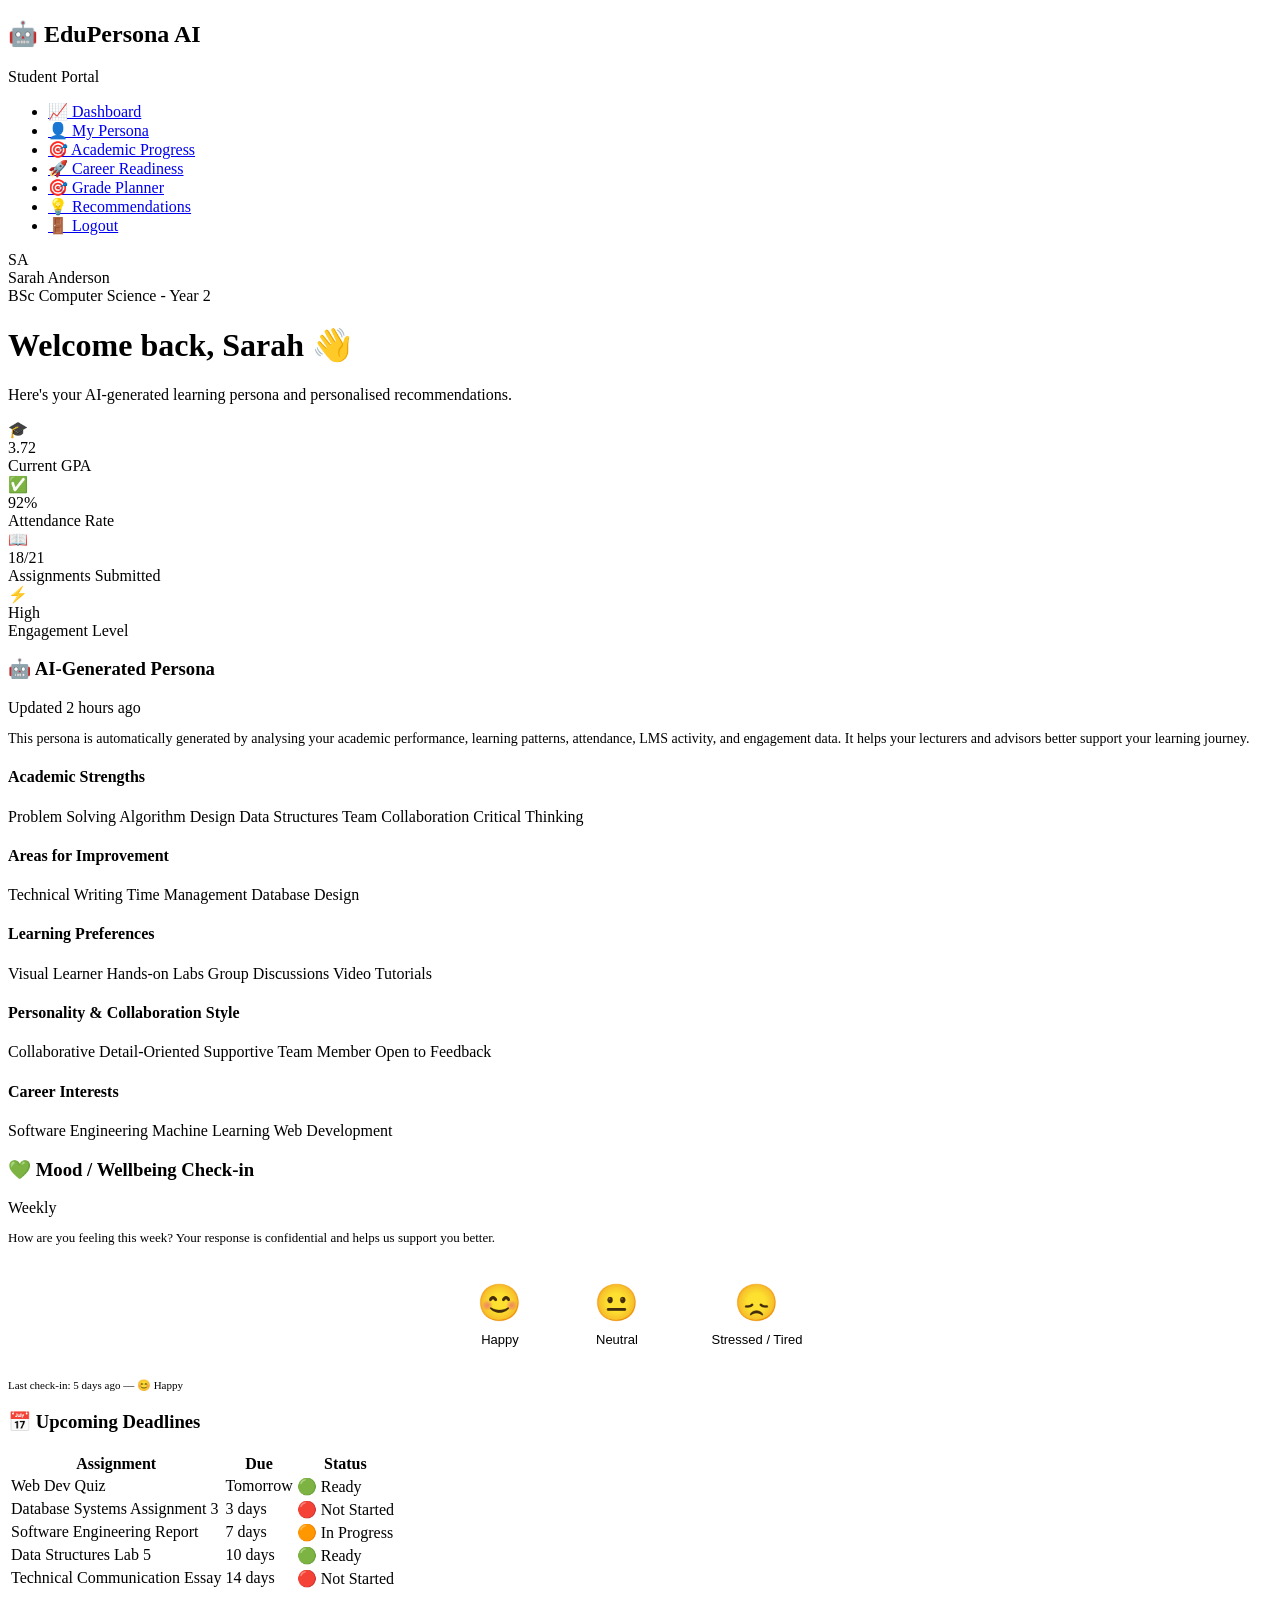
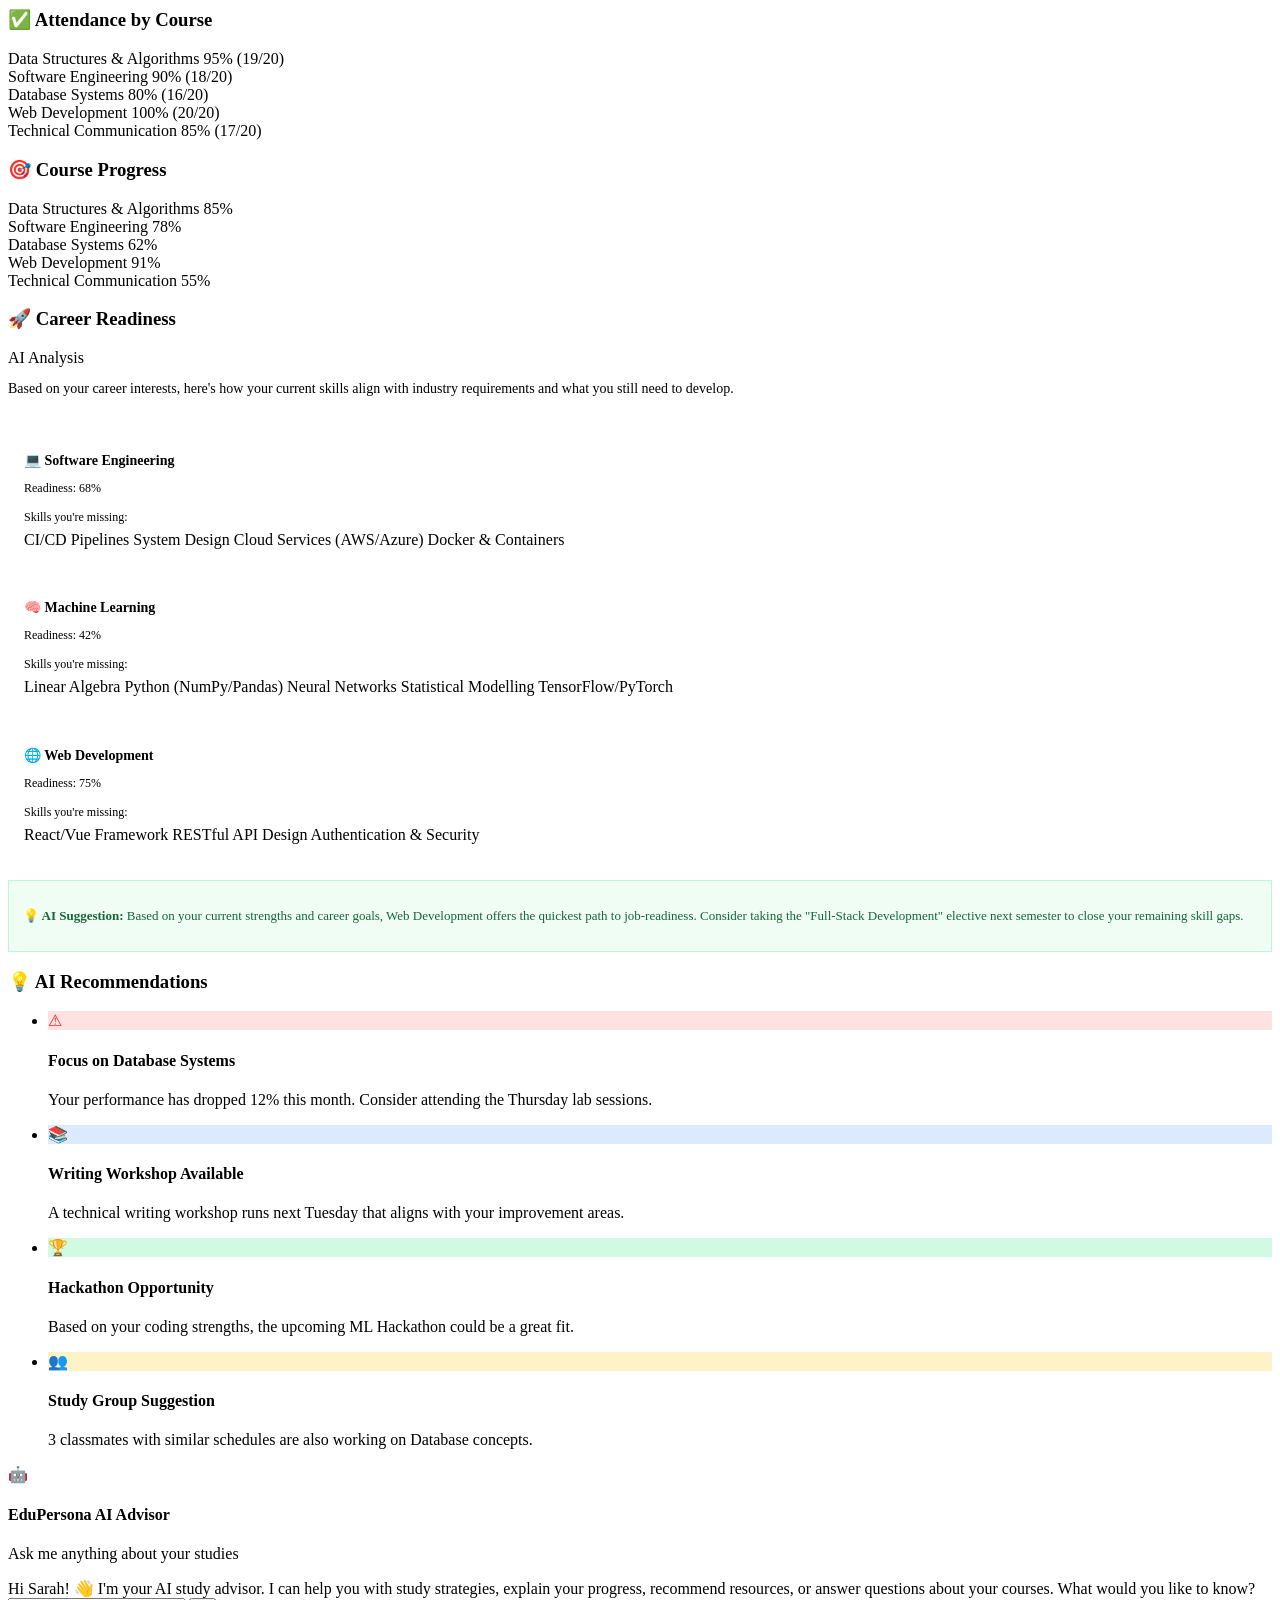
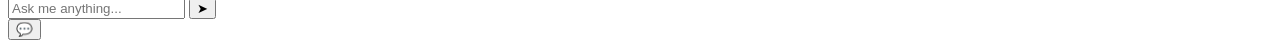
==== student.html @ 13a43232 "Add files via upload" ====
<!DOCTYPE html>
<html lang="en">
<head>
  <meta charset="UTF-8">
  <meta name="viewport" content="width=device-width, initial-scale=1.0">
  <title>Student Dashboard - AI Student Persona Platform</title>
  <link rel="stylesheet" href="css/styles.css">
</head>
<body>
  <div class="app-container">
    <!-- Sidebar -->
    <aside class="sidebar">
      <div class="sidebar-header">
        <h2><span class="logo-icon">&#129302;</span> EduPersona AI</h2>
        <p>Student Portal</p>
      </div>
      <ul class="sidebar-nav">
        <li><a href="#" class="active"><span class="nav-icon">&#128200;</span> Dashboard</a></li>
        <li><a href="#persona"><span class="nav-icon">&#128100;</span> My Persona</a></li>
        <li><a href="#progress"><span class="nav-icon">&#127919;</span> Academic Progress</a></li>
        <li><a href="#career"><span class="nav-icon">&#128640;</span> Career Readiness</a></li>
        <li><a href="grade-planner.html"><span class="nav-icon">&#127919;</span> Grade Planner</a></li>
        <li><a href="#recommendations"><span class="nav-icon">&#128161;</span> Recommendations</a></li>
        <li><a href="index.html"><span class="nav-icon">&#128682;</span> Logout</a></li>
      </ul>
      <div class="sidebar-user">
        <div class="avatar">SA</div>
        <div class="user-info">
          <div class="name">Sarah Anderson</div>
          <div class="role">BSc Computer Science - Year 2</div>
        </div>
      </div>
    </aside>

    <!-- Main Content -->
    <main class="main-content">
      <div class="page-header">
        <h1>Welcome back, Sarah &#128075;</h1>
        <p>Here's your AI-generated learning persona and personalised recommendations.</p>
      </div>

      <!-- Stats -->
      <div class="stats-grid">
        <div class="stat-card">
          <div class="stat-icon blue">&#127891;</div>
          <div class="stat-value">3.72</div>
          <div class="stat-label">Current GPA</div>
        </div>
        <div class="stat-card">
          <div class="stat-icon green">&#9989;</div>
          <div class="stat-value">92%</div>
          <div class="stat-label">Attendance Rate</div>
        </div>
        <div class="stat-card">
          <div class="stat-icon purple">&#128214;</div>
          <div class="stat-value">18/21</div>
          <div class="stat-label">Assignments Submitted</div>
        </div>
        <div class="stat-card">
          <div class="stat-icon orange">&#9889;</div>
          <div class="stat-value">High</div>
          <div class="stat-label">Engagement Level</div>
        </div>
      </div>

      <!-- AI Persona Section -->
      <div id="persona" class="card">
        <div class="card-header">
          <h3>&#129302; AI-Generated Persona</h3>
          <span class="badge badge-info">Updated 2 hours ago</span>
        </div>
        <p style="font-size: 14px; color: var(--gray-600); margin-bottom: 20px;">
          This persona is automatically generated by analysing your academic performance, learning patterns, attendance, LMS activity, and engagement data. It helps your lecturers and advisors better support your learning journey.
        </p>

        <div class="persona-section">
          <h4>Academic Strengths</h4>
          <div class="persona-tags">
            <span class="persona-tag strength">Problem Solving</span>
            <span class="persona-tag strength">Algorithm Design</span>
            <span class="persona-tag strength">Data Structures</span>
            <span class="persona-tag strength">Team Collaboration</span>
            <span class="persona-tag strength">Critical Thinking</span>
          </div>
        </div>

        <div class="persona-section">
          <h4>Areas for Improvement</h4>
          <div class="persona-tags">
            <span class="persona-tag weakness">Technical Writing</span>
            <span class="persona-tag weakness">Time Management</span>
            <span class="persona-tag weakness">Database Design</span>
          </div>
        </div>

        <div class="persona-section">
          <h4>Learning Preferences</h4>
          <div class="persona-tags">
            <span class="persona-tag preference">Visual Learner</span>
            <span class="persona-tag preference">Hands-on Labs</span>
            <span class="persona-tag preference">Group Discussions</span>
            <span class="persona-tag preference">Video Tutorials</span>
          </div>
        </div>

        <div class="persona-section">
          <h4>Personality & Collaboration Style</h4>
          <div class="persona-tags">
            <span class="persona-tag">Collaborative</span>
            <span class="persona-tag">Detail-Oriented</span>
            <span class="persona-tag">Supportive Team Member</span>
            <span class="persona-tag">Open to Feedback</span>
          </div>
        </div>

        <div class="persona-section">
          <h4>Career Interests</h4>
          <div class="persona-tags">
            <span class="persona-tag preference">Software Engineering</span>
            <span class="persona-tag preference">Machine Learning</span>
            <span class="persona-tag preference">Web Development</span>
          </div>
        </div>
      </div>

      <!-- Mood / Wellbeing Check-in & Upcoming Deadlines -->
      <div class="grid-2">
        <!-- Mood Check-in -->
        <div class="card">
          <div class="card-header">
            <h3>&#128154; Mood / Wellbeing Check-in</h3>
            <span class="badge badge-info">Weekly</span>
          </div>
          <p style="font-size: 13px; color: var(--gray-500); margin-bottom: 16px;">How are you feeling this week? Your response is confidential and helps us support you better.</p>
          <div class="mood-options">
            <button class="mood-btn" onclick="selectMood(this, 'happy')" aria-label="Happy">
              <span class="mood-emoji">&#128522;</span>
              <span class="mood-label">Happy</span>
            </button>
            <button class="mood-btn" onclick="selectMood(this, 'neutral')" aria-label="Neutral">
              <span class="mood-emoji">&#128528;</span>
              <span class="mood-label">Neutral</span>
            </button>
            <button class="mood-btn" onclick="selectMood(this, 'stressed')" aria-label="Stressed / Tired">
              <span class="mood-emoji">&#128542;</span>
              <span class="mood-label">Stressed / Tired</span>
            </button>
          </div>
          <div id="moodConfirmation" class="mood-confirmation" style="display: none;">
            <p>&#9989; Thanks for checking in! Your response has been recorded.</p>
          </div>
          <p style="font-size: 11px; color: var(--gray-400); margin-top: 12px;">Last check-in: 5 days ago &mdash; &#128522; Happy</p>
        </div>

        <!-- Upcoming Deadlines -->
        <div class="card">
          <div class="card-header">
            <h3>&#128197; Upcoming Deadlines</h3>
          </div>
          <table class="data-table">
            <thead>
              <tr>
                <th>Assignment</th>
                <th>Due</th>
                <th>Status</th>
              </tr>
            </thead>
            <tbody>
              <tr>
                <td>Web Dev Quiz</td>
                <td>Tomorrow</td>
                <td><span class="badge badge-success">&#128994; Ready</span></td>
              </tr>
              <tr>
                <td>Database Systems Assignment 3</td>
                <td>3 days</td>
                <td><span class="badge badge-danger">&#128308; Not Started</span></td>
              </tr>
              <tr>
                <td>Software Engineering Report</td>
                <td>7 days</td>
                <td><span class="badge badge-warning">&#128992; In Progress</span></td>
              </tr>
              <tr>
                <td>Data Structures Lab 5</td>
                <td>10 days</td>
                <td><span class="badge badge-success">&#128994; Ready</span></td>
              </tr>
              <tr>
                <td>Technical Communication Essay</td>
                <td>14 days</td>
                <td><span class="badge badge-danger">&#128308; Not Started</span></td>
              </tr>
            </tbody>
          </table>
        </div>
      </div>

      <!-- Course Attendance & Academic Progress -->
      <div class="grid-2">
        <!-- Attendance per Course -->
        <div class="card">
          <div class="card-header">
            <h3>&#9989; Attendance by Course</h3>
          </div>
          <div class="progress-item">
            <div class="progress-label">
              <span>Data Structures & Algorithms</span>
              <span>95% (19/20)</span>
            </div>
            <div class="progress-bar">
              <div class="progress-fill high" style="width: 95%"></div>
            </div>
          </div>
          <div class="progress-item">
            <div class="progress-label">
              <span>Software Engineering</span>
              <span>90% (18/20)</span>
            </div>
            <div class="progress-bar">
              <div class="progress-fill high" style="width: 90%"></div>
            </div>
          </div>
          <div class="progress-item">
            <div class="progress-label">
              <span>Database Systems</span>
              <span>80% (16/20)</span>
            </div>
            <div class="progress-bar">
              <div class="progress-fill blue" style="width: 80%"></div>
            </div>
          </div>
          <div class="progress-item">
            <div class="progress-label">
              <span>Web Development</span>
              <span>100% (20/20)</span>
            </div>
            <div class="progress-bar">
              <div class="progress-fill high" style="width: 100%"></div>
            </div>
          </div>
          <div class="progress-item">
            <div class="progress-label">
              <span>Technical Communication</span>
              <span>85% (17/20)</span>
            </div>
            <div class="progress-bar">
              <div class="progress-fill blue" style="width: 85%"></div>
            </div>
          </div>
        </div>

        <!-- Academic Progress -->
        <div id="progress" class="card">
          <div class="card-header">
            <h3>&#127919; Course Progress</h3>
          </div>
          <div class="progress-item">
            <div class="progress-label">
              <span>Data Structures & Algorithms</span>
              <span>85%</span>
            </div>
            <div class="progress-bar">
              <div class="progress-fill high" style="width: 85%"></div>
            </div>
          </div>
          <div class="progress-item">
            <div class="progress-label">
              <span>Software Engineering</span>
              <span>78%</span>
            </div>
            <div class="progress-bar">
              <div class="progress-fill high" style="width: 78%"></div>
            </div>
          </div>
          <div class="progress-item">
            <div class="progress-label">
              <span>Database Systems</span>
              <span>62%</span>
            </div>
            <div class="progress-bar">
              <div class="progress-fill medium" style="width: 62%"></div>
            </div>
          </div>
          <div class="progress-item">
            <div class="progress-label">
              <span>Web Development</span>
              <span>91%</span>
            </div>
            <div class="progress-bar">
              <div class="progress-fill high" style="width: 91%"></div>
            </div>
          </div>
          <div class="progress-item">
            <div class="progress-label">
              <span>Technical Communication</span>
              <span>55%</span>
            </div>
            <div class="progress-bar">
              <div class="progress-fill low" style="width: 55%"></div>
            </div>
          </div>
        </div>
      </div>

      <!-- Career Readiness -->
      <div id="career" class="card">
        <div class="card-header">
          <h3>&#128640; Career Readiness</h3>
          <span class="badge badge-info">AI Analysis</span>
        </div>
        <p style="font-size: 14px; color: var(--gray-600); margin-bottom: 20px;">
          Based on your career interests, here's how your current skills align with industry requirements and what you still need to develop.
        </p>

        <div class="grid-3" style="margin-bottom: 20px;">
          <!-- Software Engineering -->
          <div style="background: var(--gray-50); border: 1px solid var(--gray-200); border-radius: var(--radius-sm); padding: 16px;">
            <h4 style="font-size: 14px; font-weight: 600; margin-bottom: 12px;">&#128187; Software Engineering</h4>
            <p style="font-size: 12px; color: var(--gray-500); margin-bottom: 10px;">Readiness: 68%</p>
            <div class="progress-bar" style="margin-bottom: 14px;">
              <div class="progress-fill blue" style="width: 68%"></div>
            </div>
            <p style="font-size: 12px; color: var(--gray-500); margin-bottom: 6px;">Skills you're missing:</p>
            <div class="persona-tags">
              <span class="persona-tag weakness">CI/CD Pipelines</span>
              <span class="persona-tag weakness">System Design</span>
              <span class="persona-tag weakness">Cloud Services (AWS/Azure)</span>
              <span class="persona-tag weakness">Docker & Containers</span>
            </div>
          </div>

          <!-- Machine Learning -->
          <div style="background: var(--gray-50); border: 1px solid var(--gray-200); border-radius: var(--radius-sm); padding: 16px;">
            <h4 style="font-size: 14px; font-weight: 600; margin-bottom: 12px;">&#129504; Machine Learning</h4>
            <p style="font-size: 12px; color: var(--gray-500); margin-bottom: 10px;">Readiness: 42%</p>
            <div class="progress-bar" style="margin-bottom: 14px;">
              <div class="progress-fill medium" style="width: 42%"></div>
            </div>
            <p style="font-size: 12px; color: var(--gray-500); margin-bottom: 6px;">Skills you're missing:</p>
            <div class="persona-tags">
              <span class="persona-tag weakness">Linear Algebra</span>
              <span class="persona-tag weakness">Python (NumPy/Pandas)</span>
              <span class="persona-tag weakness">Neural Networks</span>
              <span class="persona-tag weakness">Statistical Modelling</span>
              <span class="persona-tag weakness">TensorFlow/PyTorch</span>
            </div>
          </div>

          <!-- Web Development -->
          <div style="background: var(--gray-50); border: 1px solid var(--gray-200); border-radius: var(--radius-sm); padding: 16px;">
            <h4 style="font-size: 14px; font-weight: 600; margin-bottom: 12px;">&#127760; Web Development</h4>
            <p style="font-size: 12px; color: var(--gray-500); margin-bottom: 10px;">Readiness: 75%</p>
            <div class="progress-bar" style="margin-bottom: 14px;">
              <div class="progress-fill high" style="width: 75%"></div>
            </div>
            <p style="font-size: 12px; color: var(--gray-500); margin-bottom: 6px;">Skills you're missing:</p>
            <div class="persona-tags">
              <span class="persona-tag weakness">React/Vue Framework</span>
              <span class="persona-tag weakness">RESTful API Design</span>
              <span class="persona-tag weakness">Authentication & Security</span>
            </div>
          </div>
        </div>

        <div style="background: #f0fdf4; border: 1px solid #bbf7d0; border-radius: var(--radius-sm); padding: 14px;">
          <p style="font-size: 13px; color: #166534;">
            <strong>&#128161; AI Suggestion:</strong> Based on your current strengths and career goals, Web Development offers the quickest path to job-readiness. Consider taking the "Full-Stack Development" elective next semester to close your remaining skill gaps.
          </p>
        </div>
      </div>

      <!-- AI Recommendations -->
      <div id="recommendations" class="card">
        <div class="card-header">
          <h3>&#128161; AI Recommendations</h3>
        </div>
        <ul class="recommendation-list">
          <li>
            <div class="rec-icon" style="background: #fee2e2; color: #dc2626;">&#9888;</div>
            <div class="rec-content">
              <h4>Focus on Database Systems</h4>
              <p>Your performance has dropped 12% this month. Consider attending the Thursday lab sessions.</p>
            </div>
          </li>
          <li>
            <div class="rec-icon" style="background: #dbeafe; color: #2563eb;">&#128218;</div>
            <div class="rec-content">
              <h4>Writing Workshop Available</h4>
              <p>A technical writing workshop runs next Tuesday that aligns with your improvement areas.</p>
            </div>
          </li>
          <li>
            <div class="rec-icon" style="background: #d1fae5; color: #059669;">&#127942;</div>
            <div class="rec-content">
              <h4>Hackathon Opportunity</h4>
              <p>Based on your coding strengths, the upcoming ML Hackathon could be a great fit.</p>
            </div>
          </li>
          <li>
            <div class="rec-icon" style="background: #fef3c7; color: #d97706;">&#128101;</div>
            <div class="rec-content">
              <h4>Study Group Suggestion</h4>
              <p>3 classmates with similar schedules are also working on Database concepts.</p>
            </div>
          </li>
        </ul>
      </div>

    </main>
  </div>

  <!-- Chatbot -->
  <div class="chatbot-container">
    <div class="chatbot-window" id="chatWindow">
      <div class="chatbot-header">
        <div class="bot-avatar">&#129302;</div>
        <div class="bot-info">
          <h4>EduPersona AI Advisor</h4>
          <p>Ask me anything about your studies</p>
        </div>
      </div>
      <div class="chatbot-messages" id="chatMessages">
        <div class="chat-message bot">
          Hi Sarah! &#128075; I'm your AI study advisor. I can help you with study strategies, explain your progress, recommend resources, or answer questions about your courses. What would you like to know?
        </div>
      </div>
      <div class="chatbot-input">
        <input type="text" id="chatInput" placeholder="Ask me anything..." onkeypress="handleKeyPress(event)">
        <button onclick="sendMessage()" aria-label="Send message">&#10148;</button>
      </div>
    </div>
    <button class="chatbot-toggle" onclick="toggleChat()" aria-label="Toggle AI chat assistant">&#128172;</button>
  </div>

  <script src="js/chatbot.js"></script>
  <script>
    function selectMood(btn, mood) {
      // Remove active from all mood buttons
      document.querySelectorAll('.mood-btn').forEach(b => b.classList.remove('mood-selected'));
      btn.classList.add('mood-selected');
      // Show confirmation
      document.getElementById('moodConfirmation').style.display = 'block';
    }
  </script>
  <style>
    .mood-options {
      display: flex;
      gap: 16px;
      justify-content: center;
    }
    .mood-btn {
      display: flex;
      flex-direction: column;
      align-items: center;
      gap: 8px;
      padding: 20px 28px;
      border: 2px solid var(--gray-200);
      border-radius: var(--radius);
      background: white;
      cursor: pointer;
      transition: all 0.2s;
    }
    .mood-btn:hover {
      border-color: var(--primary);
      background: var(--primary-light);
      transform: translateY(-2px);
    }
    .mood-btn.mood-selected {
      border-color: var(--primary);
      background: var(--primary-light);
      box-shadow: 0 0 0 3px rgba(79, 70, 229, 0.15);
    }
    .mood-emoji {
      font-size: 36px;
    }
    .mood-label {
      font-size: 13px;
      font-weight: 500;
      color: var(--gray-700);
    }
    .mood-confirmation {
      margin-top: 14px;
      padding: 10px 16px;
      background: #d1fae5;
      border-radius: var(--radius-sm);
      text-align: center;
    }
    .mood-confirmation p {
      font-size: 13px;
      color: #065f46;
      font-weight: 500;
    }
  </style>
</body>
</html>
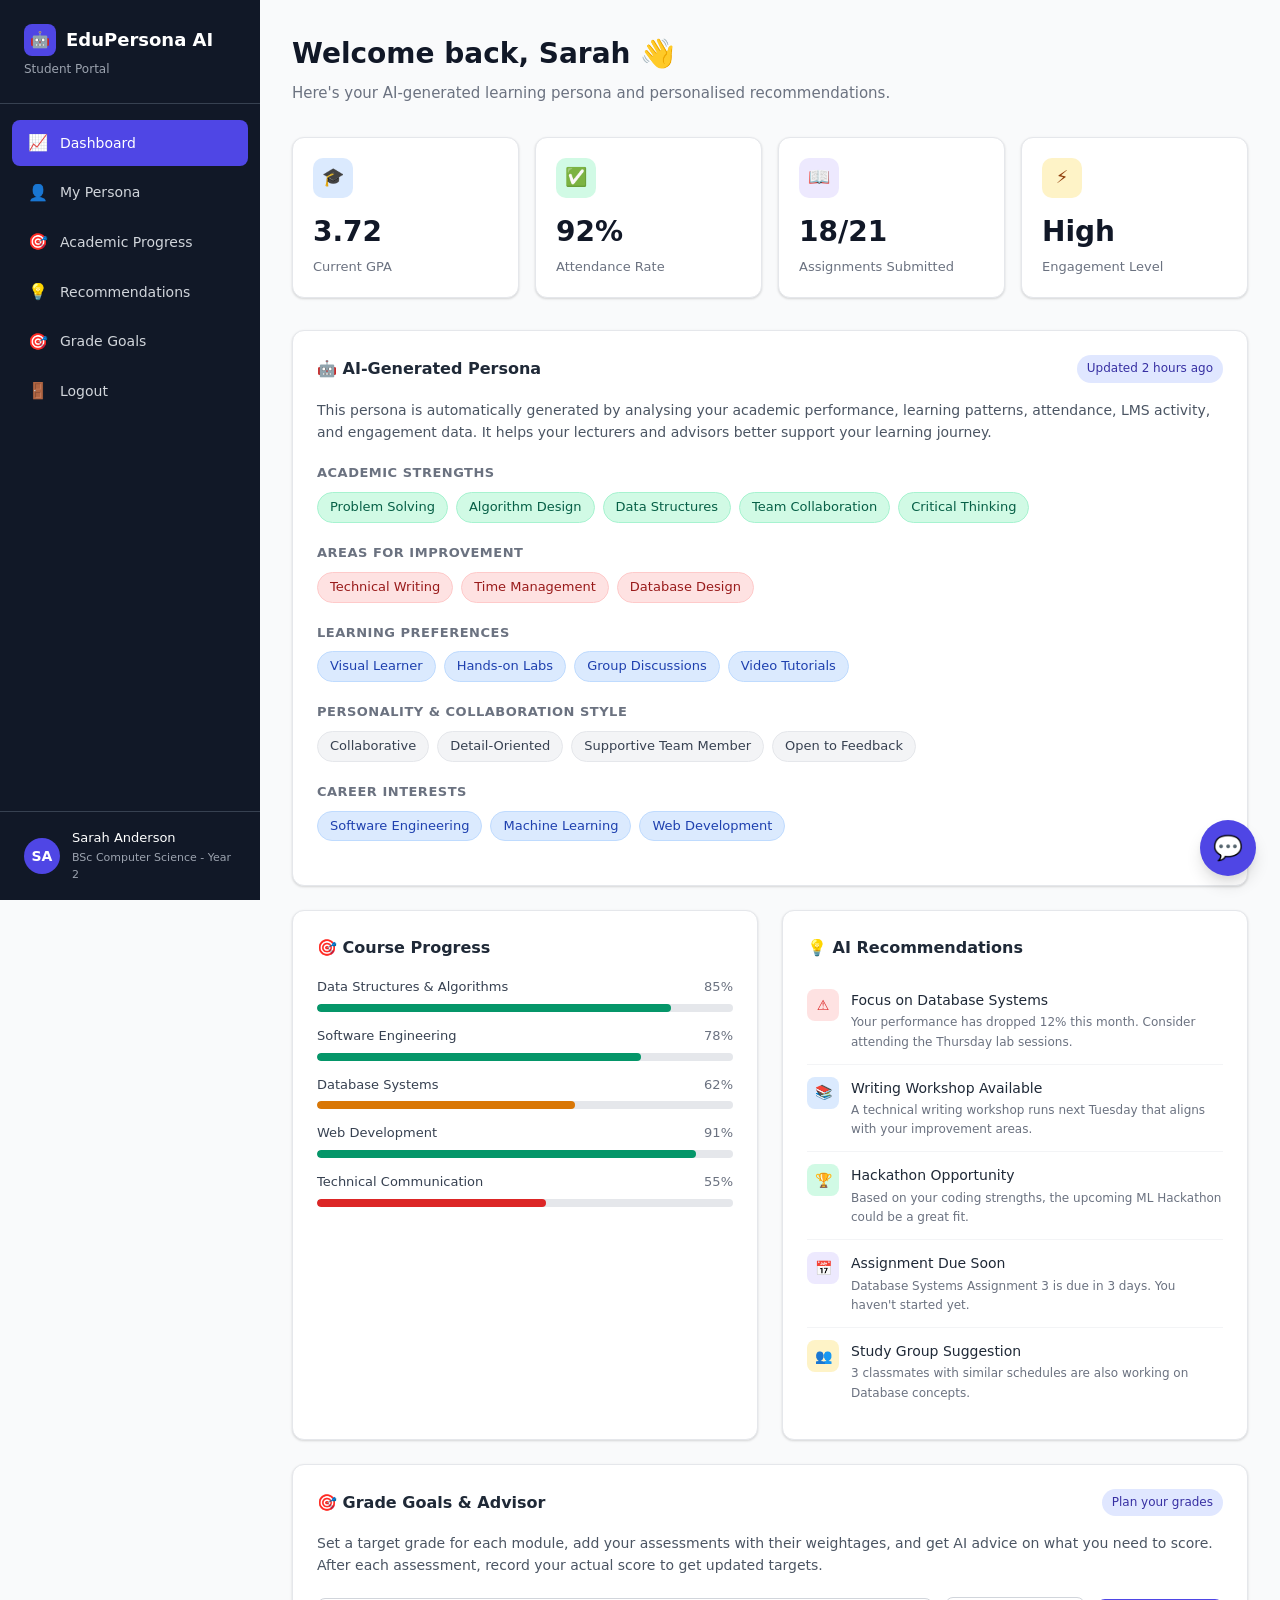
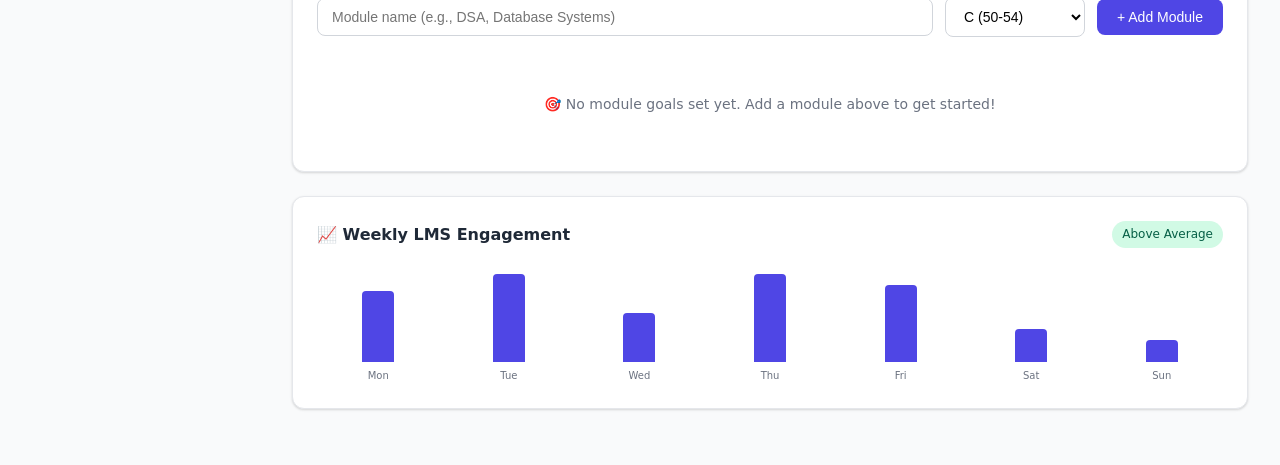
==== commit b6000f31: "Add files via upload" ====
--- a/student.html
+++ b/student.html
@@ -18,9 +18,8 @@
         <li><a href="#" class="active"><span class="nav-icon">&#128200;</span> Dashboard</a></li>
         <li><a href="#persona"><span class="nav-icon">&#128100;</span> My Persona</a></li>
         <li><a href="#progress"><span class="nav-icon">&#127919;</span> Academic Progress</a></li>
-        <li><a href="#career"><span class="nav-icon">&#128640;</span> Career Readiness</a></li>
-        <li><a href="grade-planner.html"><span class="nav-icon">&#127919;</span> Grade Planner</a></li>
         <li><a href="#recommendations"><span class="nav-icon">&#128161;</span> Recommendations</a></li>
+        <li><a href="#goals"><span class="nav-icon">&#127919;</span> Grade Goals</a></li>
         <li><a href="index.html"><span class="nav-icon">&#128682;</span> Logout</a></li>
       </ul>
       <div class="sidebar-user">
@@ -123,133 +122,8 @@
         </div>
       </div>
 
-      <!-- Mood / Wellbeing Check-in & Upcoming Deadlines -->
+      <!-- Two Column: Progress + Recommendations -->
       <div class="grid-2">
-        <!-- Mood Check-in -->
-        <div class="card">
-          <div class="card-header">
-            <h3>&#128154; Mood / Wellbeing Check-in</h3>
-            <span class="badge badge-info">Weekly</span>
-          </div>
-          <p style="font-size: 13px; color: var(--gray-500); margin-bottom: 16px;">How are you feeling this week? Your response is confidential and helps us support you better.</p>
-          <div class="mood-options">
-            <button class="mood-btn" onclick="selectMood(this, 'happy')" aria-label="Happy">
-              <span class="mood-emoji">&#128522;</span>
-              <span class="mood-label">Happy</span>
-            </button>
-            <button class="mood-btn" onclick="selectMood(this, 'neutral')" aria-label="Neutral">
-              <span class="mood-emoji">&#128528;</span>
-              <span class="mood-label">Neutral</span>
-            </button>
-            <button class="mood-btn" onclick="selectMood(this, 'stressed')" aria-label="Stressed / Tired">
-              <span class="mood-emoji">&#128542;</span>
-              <span class="mood-label">Stressed / Tired</span>
-            </button>
-          </div>
-          <div id="moodConfirmation" class="mood-confirmation" style="display: none;">
-            <p>&#9989; Thanks for checking in! Your response has been recorded.</p>
-          </div>
-          <p style="font-size: 11px; color: var(--gray-400); margin-top: 12px;">Last check-in: 5 days ago &mdash; &#128522; Happy</p>
-        </div>
-
-        <!-- Upcoming Deadlines -->
-        <div class="card">
-          <div class="card-header">
-            <h3>&#128197; Upcoming Deadlines</h3>
-          </div>
-          <table class="data-table">
-            <thead>
-              <tr>
-                <th>Assignment</th>
-                <th>Due</th>
-                <th>Status</th>
-              </tr>
-            </thead>
-            <tbody>
-              <tr>
-                <td>Web Dev Quiz</td>
-                <td>Tomorrow</td>
-                <td><span class="badge badge-success">&#128994; Ready</span></td>
-              </tr>
-              <tr>
-                <td>Database Systems Assignment 3</td>
-                <td>3 days</td>
-                <td><span class="badge badge-danger">&#128308; Not Started</span></td>
-              </tr>
-              <tr>
-                <td>Software Engineering Report</td>
-                <td>7 days</td>
-                <td><span class="badge badge-warning">&#128992; In Progress</span></td>
-              </tr>
-              <tr>
-                <td>Data Structures Lab 5</td>
-                <td>10 days</td>
-                <td><span class="badge badge-success">&#128994; Ready</span></td>
-              </tr>
-              <tr>
-                <td>Technical Communication Essay</td>
-                <td>14 days</td>
-                <td><span class="badge badge-danger">&#128308; Not Started</span></td>
-              </tr>
-            </tbody>
-          </table>
-        </div>
-      </div>
-
-      <!-- Course Attendance & Academic Progress -->
-      <div class="grid-2">
-        <!-- Attendance per Course -->
-        <div class="card">
-          <div class="card-header">
-            <h3>&#9989; Attendance by Course</h3>
-          </div>
-          <div class="progress-item">
-            <div class="progress-label">
-              <span>Data Structures & Algorithms</span>
-              <span>95% (19/20)</span>
-            </div>
-            <div class="progress-bar">
-              <div class="progress-fill high" style="width: 95%"></div>
-            </div>
-          </div>
-          <div class="progress-item">
-            <div class="progress-label">
-              <span>Software Engineering</span>
-              <span>90% (18/20)</span>
-            </div>
-            <div class="progress-bar">
-              <div class="progress-fill high" style="width: 90%"></div>
-            </div>
-          </div>
-          <div class="progress-item">
-            <div class="progress-label">
-              <span>Database Systems</span>
-              <span>80% (16/20)</span>
-            </div>
-            <div class="progress-bar">
-              <div class="progress-fill blue" style="width: 80%"></div>
-            </div>
-          </div>
-          <div class="progress-item">
-            <div class="progress-label">
-              <span>Web Development</span>
-              <span>100% (20/20)</span>
-            </div>
-            <div class="progress-bar">
-              <div class="progress-fill high" style="width: 100%"></div>
-            </div>
-          </div>
-          <div class="progress-item">
-            <div class="progress-label">
-              <span>Technical Communication</span>
-              <span>85% (17/20)</span>
-            </div>
-            <div class="progress-bar">
-              <div class="progress-fill blue" style="width: 85%"></div>
-            </div>
-          </div>
-        </div>
-
         <!-- Academic Progress -->
         <div id="progress" class="card">
           <div class="card-header">
@@ -301,110 +175,120 @@
             </div>
           </div>
         </div>
-      </div>
-
-      <!-- Career Readiness -->
-      <div id="career" class="card">
+
+        <!-- AI Recommendations -->
+        <div id="recommendations" class="card">
+          <div class="card-header">
+            <h3>&#128161; AI Recommendations</h3>
+          </div>
+          <ul class="recommendation-list">
+            <li>
+              <div class="rec-icon" style="background: #fee2e2; color: #dc2626;">&#9888;</div>
+              <div class="rec-content">
+                <h4>Focus on Database Systems</h4>
+                <p>Your performance has dropped 12% this month. Consider attending the Thursday lab sessions.</p>
+              </div>
+            </li>
+            <li>
+              <div class="rec-icon" style="background: #dbeafe; color: #2563eb;">&#128218;</div>
+              <div class="rec-content">
+                <h4>Writing Workshop Available</h4>
+                <p>A technical writing workshop runs next Tuesday that aligns with your improvement areas.</p>
+              </div>
+            </li>
+            <li>
+              <div class="rec-icon" style="background: #d1fae5; color: #059669;">&#127942;</div>
+              <div class="rec-content">
+                <h4>Hackathon Opportunity</h4>
+                <p>Based on your coding strengths, the upcoming ML Hackathon could be a great fit.</p>
+              </div>
+            </li>
+            <li>
+              <div class="rec-icon" style="background: #ede9fe; color: #7c3aed;">&#128197;</div>
+              <div class="rec-content">
+                <h4>Assignment Due Soon</h4>
+                <p>Database Systems Assignment 3 is due in 3 days. You haven't started yet.</p>
+              </div>
+            </li>
+            <li>
+              <div class="rec-icon" style="background: #fef3c7; color: #d97706;">&#128101;</div>
+              <div class="rec-content">
+                <h4>Study Group Suggestion</h4>
+                <p>3 classmates with similar schedules are also working on Database concepts.</p>
+              </div>
+            </li>
+          </ul>
+        </div>
+      </div>
+
+      <!-- Grade Goals Section -->
+      <div id="goals" class="card">
         <div class="card-header">
-          <h3>&#128640; Career Readiness</h3>
-          <span class="badge badge-info">AI Analysis</span>
+          <h3>&#127919; Grade Goals & Advisor</h3>
+          <span class="badge badge-info">Plan your grades</span>
         </div>
         <p style="font-size: 14px; color: var(--gray-600); margin-bottom: 20px;">
-          Based on your career interests, here's how your current skills align with industry requirements and what you still need to develop.
+          Set a target grade for each module, add your assessments with their weightages, and get AI advice on what you need to score. After each assessment, record your actual score to get updated targets.
         </p>
 
-        <div class="grid-3" style="margin-bottom: 20px;">
-          <!-- Software Engineering -->
-          <div style="background: var(--gray-50); border: 1px solid var(--gray-200); border-radius: var(--radius-sm); padding: 16px;">
-            <h4 style="font-size: 14px; font-weight: 600; margin-bottom: 12px;">&#128187; Software Engineering</h4>
-            <p style="font-size: 12px; color: var(--gray-500); margin-bottom: 10px;">Readiness: 68%</p>
-            <div class="progress-bar" style="margin-bottom: 14px;">
-              <div class="progress-fill blue" style="width: 68%"></div>
-            </div>
-            <p style="font-size: 12px; color: var(--gray-500); margin-bottom: 6px;">Skills you're missing:</p>
-            <div class="persona-tags">
-              <span class="persona-tag weakness">CI/CD Pipelines</span>
-              <span class="persona-tag weakness">System Design</span>
-              <span class="persona-tag weakness">Cloud Services (AWS/Azure)</span>
-              <span class="persona-tag weakness">Docker & Containers</span>
-            </div>
-          </div>
-
-          <!-- Machine Learning -->
-          <div style="background: var(--gray-50); border: 1px solid var(--gray-200); border-radius: var(--radius-sm); padding: 16px;">
-            <h4 style="font-size: 14px; font-weight: 600; margin-bottom: 12px;">&#129504; Machine Learning</h4>
-            <p style="font-size: 12px; color: var(--gray-500); margin-bottom: 10px;">Readiness: 42%</p>
-            <div class="progress-bar" style="margin-bottom: 14px;">
-              <div class="progress-fill medium" style="width: 42%"></div>
-            </div>
-            <p style="font-size: 12px; color: var(--gray-500); margin-bottom: 6px;">Skills you're missing:</p>
-            <div class="persona-tags">
-              <span class="persona-tag weakness">Linear Algebra</span>
-              <span class="persona-tag weakness">Python (NumPy/Pandas)</span>
-              <span class="persona-tag weakness">Neural Networks</span>
-              <span class="persona-tag weakness">Statistical Modelling</span>
-              <span class="persona-tag weakness">TensorFlow/PyTorch</span>
-            </div>
-          </div>
-
-          <!-- Web Development -->
-          <div style="background: var(--gray-50); border: 1px solid var(--gray-200); border-radius: var(--radius-sm); padding: 16px;">
-            <h4 style="font-size: 14px; font-weight: 600; margin-bottom: 12px;">&#127760; Web Development</h4>
-            <p style="font-size: 12px; color: var(--gray-500); margin-bottom: 10px;">Readiness: 75%</p>
-            <div class="progress-bar" style="margin-bottom: 14px;">
-              <div class="progress-fill high" style="width: 75%"></div>
-            </div>
-            <p style="font-size: 12px; color: var(--gray-500); margin-bottom: 6px;">Skills you're missing:</p>
-            <div class="persona-tags">
-              <span class="persona-tag weakness">React/Vue Framework</span>
-              <span class="persona-tag weakness">RESTful API Design</span>
-              <span class="persona-tag weakness">Authentication & Security</span>
-            </div>
-          </div>
-        </div>
-
-        <div style="background: #f0fdf4; border: 1px solid #bbf7d0; border-radius: var(--radius-sm); padding: 14px;">
-          <p style="font-size: 13px; color: #166534;">
-            <strong>&#128161; AI Suggestion:</strong> Based on your current strengths and career goals, Web Development offers the quickest path to job-readiness. Consider taking the "Full-Stack Development" elective next semester to close your remaining skill gaps.
-          </p>
-        </div>
-      </div>
-
-      <!-- AI Recommendations -->
-      <div id="recommendations" class="card">
+        <!-- Add Module Form -->
+        <div class="goal-add-form">
+          <input type="text" id="goalModuleName" placeholder="Module name (e.g., DSA, Database Systems)" class="form-input">
+          <select id="goalTargetGrade" class="form-select">
+            <option value="A+">A+ (85+)</option>
+            <option value="A">A (80-84)</option>
+            <option value="A-">A- (75-79)</option>
+            <option value="B+">B+ (70-74)</option>
+            <option value="B">B (65-69)</option>
+            <option value="B-">B- (60-64)</option>
+            <option value="C+">C+ (55-59)</option>
+            <option value="C" selected>C (50-54)</option>
+            <option value="D+">D+ (45-49)</option>
+            <option value="D">D (40-44)</option>
+          </select>
+          <button class="btn-primary-main" onclick="addModuleGoal()">+ Add Module</button>
+        </div>
+
+        <!-- Goals Container (rendered by JS) -->
+        <div id="goalsContainer"></div>
+      </div>
+
+      <!-- Engagement Chart -->
+      <div class="card">
         <div class="card-header">
-          <h3>&#128161; AI Recommendations</h3>
-        </div>
-        <ul class="recommendation-list">
-          <li>
-            <div class="rec-icon" style="background: #fee2e2; color: #dc2626;">&#9888;</div>
-            <div class="rec-content">
-              <h4>Focus on Database Systems</h4>
-              <p>Your performance has dropped 12% this month. Consider attending the Thursday lab sessions.</p>
-            </div>
-          </li>
-          <li>
-            <div class="rec-icon" style="background: #dbeafe; color: #2563eb;">&#128218;</div>
-            <div class="rec-content">
-              <h4>Writing Workshop Available</h4>
-              <p>A technical writing workshop runs next Tuesday that aligns with your improvement areas.</p>
-            </div>
-          </li>
-          <li>
-            <div class="rec-icon" style="background: #d1fae5; color: #059669;">&#127942;</div>
-            <div class="rec-content">
-              <h4>Hackathon Opportunity</h4>
-              <p>Based on your coding strengths, the upcoming ML Hackathon could be a great fit.</p>
-            </div>
-          </li>
-          <li>
-            <div class="rec-icon" style="background: #fef3c7; color: #d97706;">&#128101;</div>
-            <div class="rec-content">
-              <h4>Study Group Suggestion</h4>
-              <p>3 classmates with similar schedules are also working on Database concepts.</p>
-            </div>
-          </li>
-        </ul>
+          <h3>&#128200; Weekly LMS Engagement</h3>
+          <span class="badge badge-success">Above Average</span>
+        </div>
+        <div class="chart-bars">
+          <div class="chart-bar">
+            <div class="bar" style="height: 65%;"></div>
+            <span class="bar-label">Mon</span>
+          </div>
+          <div class="chart-bar">
+            <div class="bar" style="height: 80%;"></div>
+            <span class="bar-label">Tue</span>
+          </div>
+          <div class="chart-bar">
+            <div class="bar" style="height: 45%;"></div>
+            <span class="bar-label">Wed</span>
+          </div>
+          <div class="chart-bar">
+            <div class="bar" style="height: 90%;"></div>
+            <span class="bar-label">Thu</span>
+          </div>
+          <div class="chart-bar">
+            <div class="bar" style="height: 70%;"></div>
+            <span class="bar-label">Fri</span>
+          </div>
+          <div class="chart-bar">
+            <div class="bar" style="height: 30%;"></div>
+            <span class="bar-label">Sat</span>
+          </div>
+          <div class="chart-bar">
+            <div class="bar" style="height: 20%;"></div>
+            <span class="bar-label">Sun</span>
+          </div>
+        </div>
       </div>
 
     </main>
@@ -434,63 +318,6 @@
   </div>
 
   <script src="js/chatbot.js"></script>
-  <script>
-    function selectMood(btn, mood) {
-      // Remove active from all mood buttons
-      document.querySelectorAll('.mood-btn').forEach(b => b.classList.remove('mood-selected'));
-      btn.classList.add('mood-selected');
-      // Show confirmation
-      document.getElementById('moodConfirmation').style.display = 'block';
-    }
-  </script>
-  <style>
-    .mood-options {
-      display: flex;
-      gap: 16px;
-      justify-content: center;
-    }
-    .mood-btn {
-      display: flex;
-      flex-direction: column;
-      align-items: center;
-      gap: 8px;
-      padding: 20px 28px;
-      border: 2px solid var(--gray-200);
-      border-radius: var(--radius);
-      background: white;
-      cursor: pointer;
-      transition: all 0.2s;
-    }
-    .mood-btn:hover {
-      border-color: var(--primary);
-      background: var(--primary-light);
-      transform: translateY(-2px);
-    }
-    .mood-btn.mood-selected {
-      border-color: var(--primary);
-      background: var(--primary-light);
-      box-shadow: 0 0 0 3px rgba(79, 70, 229, 0.15);
-    }
-    .mood-emoji {
-      font-size: 36px;
-    }
-    .mood-label {
-      font-size: 13px;
-      font-weight: 500;
-      color: var(--gray-700);
-    }
-    .mood-confirmation {
-      margin-top: 14px;
-      padding: 10px 16px;
-      background: #d1fae5;
-      border-radius: var(--radius-sm);
-      text-align: center;
-    }
-    .mood-confirmation p {
-      font-size: 13px;
-      color: #065f46;
-      font-weight: 500;
-    }
-  </style>
+  <script src="js/goals.js"></script>
 </body>
 </html>
--- a/css/styles.css
+++ b/css/styles.css
@@ -0,0 +1,1131 @@
+/* ===== AI Student Persona Platform - Global Styles ===== */
+
+:root {
+  --primary: #4f46e5;
+  --primary-dark: #3730a3;
+  --primary-light: #e0e7ff;
+  --secondary: #0891b2;
+  --success: #059669;
+  --warning: #d97706;
+  --danger: #dc2626;
+  --gray-50: #f9fafb;
+  --gray-100: #f3f4f6;
+  --gray-200: #e5e7eb;
+  --gray-300: #d1d5db;
+  --gray-400: #9ca3af;
+  --gray-500: #6b7280;
+  --gray-600: #4b5563;
+  --gray-700: #374151;
+  --gray-800: #1f2937;
+  --gray-900: #111827;
+  --radius: 12px;
+  --radius-sm: 8px;
+  --shadow: 0 1px 3px rgba(0,0,0,0.1), 0 1px 2px rgba(0,0,0,0.06);
+  --shadow-md: 0 4px 6px rgba(0,0,0,0.07), 0 2px 4px rgba(0,0,0,0.06);
+  --shadow-lg: 0 10px 15px rgba(0,0,0,0.1), 0 4px 6px rgba(0,0,0,0.05);
+}
+
+* {
+  margin: 0;
+  padding: 0;
+  box-sizing: border-box;
+}
+
+body {
+  font-family: 'Segoe UI', system-ui, -apple-system, sans-serif;
+  background: var(--gray-50);
+  color: var(--gray-800);
+  line-height: 1.6;
+  min-height: 100vh;
+}
+
+/* ===== Layout ===== */
+.app-container {
+  display: flex;
+  min-height: 100vh;
+}
+
+.sidebar {
+  width: 260px;
+  background: var(--gray-900);
+  color: white;
+  padding: 24px 0;
+  position: fixed;
+  top: 0;
+  left: 0;
+  bottom: 0;
+  overflow-y: auto;
+  z-index: 100;
+}
+
+.sidebar-header {
+  padding: 0 24px 24px;
+  border-bottom: 1px solid var(--gray-700);
+  margin-bottom: 16px;
+}
+
+.sidebar-header h2 {
+  font-size: 18px;
+  font-weight: 700;
+  color: white;
+  display: flex;
+  align-items: center;
+  gap: 10px;
+}
+
+.sidebar-header h2 .logo-icon {
+  width: 32px;
+  height: 32px;
+  background: var(--primary);
+  border-radius: 8px;
+  display: flex;
+  align-items: center;
+  justify-content: center;
+  font-size: 16px;
+}
+
+.sidebar-header p {
+  font-size: 12px;
+  color: var(--gray-400);
+  margin-top: 4px;
+}
+
+.sidebar-nav {
+  list-style: none;
+  padding: 0 12px;
+}
+
+.sidebar-nav li {
+  margin-bottom: 4px;
+}
+
+.sidebar-nav a {
+  display: flex;
+  align-items: center;
+  gap: 12px;
+  padding: 10px 16px;
+  color: var(--gray-300);
+  text-decoration: none;
+  border-radius: var(--radius-sm);
+  font-size: 14px;
+  transition: all 0.2s;
+}
+
+.sidebar-nav a:hover {
+  background: var(--gray-700);
+  color: white;
+}
+
+.sidebar-nav a.active {
+  background: var(--primary);
+  color: white;
+  font-weight: 500;
+}
+
+.sidebar-nav a .nav-icon {
+  width: 20px;
+  text-align: center;
+  font-size: 16px;
+}
+
+.sidebar-user {
+  position: absolute;
+  bottom: 0;
+  left: 0;
+  right: 0;
+  padding: 16px 24px;
+  border-top: 1px solid var(--gray-700);
+  display: flex;
+  align-items: center;
+  gap: 12px;
+}
+
+.sidebar-user .avatar {
+  width: 36px;
+  height: 36px;
+  border-radius: 50%;
+  background: var(--primary);
+  display: flex;
+  align-items: center;
+  justify-content: center;
+  font-weight: 600;
+  font-size: 14px;
+}
+
+.sidebar-user .user-info {
+  flex: 1;
+}
+
+.sidebar-user .user-info .name {
+  font-size: 13px;
+  font-weight: 500;
+  color: white;
+}
+
+.sidebar-user .user-info .role {
+  font-size: 11px;
+  color: var(--gray-400);
+}
+
+.main-content {
+  margin-left: 260px;
+  flex: 1;
+  padding: 32px;
+  max-width: 1200px;
+}
+
+/* ===== Header ===== */
+.page-header {
+  margin-bottom: 32px;
+}
+
+.page-header h1 {
+  font-size: 28px;
+  font-weight: 700;
+  color: var(--gray-900);
+  margin-bottom: 4px;
+}
+
+.page-header p {
+  font-size: 15px;
+  color: var(--gray-500);
+}
+
+/* ===== Cards ===== */
+.card {
+  background: white;
+  border-radius: var(--radius);
+  box-shadow: var(--shadow);
+  border: 1px solid var(--gray-200);
+  padding: 24px;
+  margin-bottom: 24px;
+}
+
+.card-header {
+  display: flex;
+  align-items: center;
+  justify-content: space-between;
+  margin-bottom: 16px;
+}
+
+.card-header h3 {
+  font-size: 16px;
+  font-weight: 600;
+  color: var(--gray-800);
+}
+
+.card-header .badge {
+  font-size: 12px;
+  padding: 4px 10px;
+  border-radius: 20px;
+  font-weight: 500;
+}
+
+.badge-success {
+  background: #d1fae5;
+  color: #065f46;
+}
+
+.badge-warning {
+  background: #fef3c7;
+  color: #92400e;
+}
+
+.badge-danger {
+  background: #fee2e2;
+  color: #991b1b;
+}
+
+.badge-info {
+  background: var(--primary-light);
+  color: var(--primary-dark);
+}
+
+/* ===== Stats Grid ===== */
+.stats-grid {
+  display: grid;
+  grid-template-columns: repeat(auto-fit, minmax(200px, 1fr));
+  gap: 16px;
+  margin-bottom: 32px;
+}
+
+.stat-card {
+  background: white;
+  border-radius: var(--radius);
+  padding: 20px;
+  box-shadow: var(--shadow);
+  border: 1px solid var(--gray-200);
+}
+
+.stat-card .stat-icon {
+  width: 40px;
+  height: 40px;
+  border-radius: 10px;
+  display: flex;
+  align-items: center;
+  justify-content: center;
+  font-size: 18px;
+  margin-bottom: 12px;
+}
+
+.stat-card .stat-icon.blue { background: #dbeafe; color: #1d4ed8; }
+.stat-card .stat-icon.green { background: #d1fae5; color: #065f46; }
+.stat-card .stat-icon.orange { background: #fef3c7; color: #92400e; }
+.stat-card .stat-icon.purple { background: #ede9fe; color: #5b21b6; }
+.stat-card .stat-icon.red { background: #fee2e2; color: #991b1b; }
+
+.stat-card .stat-value {
+  font-size: 28px;
+  font-weight: 700;
+  color: var(--gray-900);
+}
+
+.stat-card .stat-label {
+  font-size: 13px;
+  color: var(--gray-500);
+  margin-top: 2px;
+}
+
+/* ===== Grid Layouts ===== */
+.grid-2 {
+  display: grid;
+  grid-template-columns: 1fr 1fr;
+  gap: 24px;
+}
+
+.grid-3 {
+  display: grid;
+  grid-template-columns: repeat(3, 1fr);
+  gap: 24px;
+}
+
+/* ===== Persona Card ===== */
+.persona-section {
+  margin-bottom: 20px;
+}
+
+.persona-section h4 {
+  font-size: 13px;
+  font-weight: 600;
+  text-transform: uppercase;
+  letter-spacing: 0.5px;
+  color: var(--gray-500);
+  margin-bottom: 8px;
+}
+
+.persona-tags {
+  display: flex;
+  flex-wrap: wrap;
+  gap: 8px;
+}
+
+.persona-tag {
+  font-size: 13px;
+  padding: 4px 12px;
+  border-radius: 20px;
+  background: var(--gray-100);
+  color: var(--gray-700);
+  border: 1px solid var(--gray-200);
+}
+
+.persona-tag.strength {
+  background: #d1fae5;
+  color: #065f46;
+  border-color: #a7f3d0;
+}
+
+.persona-tag.weakness {
+  background: #fee2e2;
+  color: #991b1b;
+  border-color: #fecaca;
+}
+
+.persona-tag.preference {
+  background: #dbeafe;
+  color: #1e40af;
+  border-color: #bfdbfe;
+}
+
+/* ===== Progress Bars ===== */
+.progress-item {
+  margin-bottom: 14px;
+}
+
+.progress-item .progress-label {
+  display: flex;
+  justify-content: space-between;
+  font-size: 13px;
+  margin-bottom: 6px;
+}
+
+.progress-item .progress-label span:first-child {
+  color: var(--gray-700);
+  font-weight: 500;
+}
+
+.progress-item .progress-label span:last-child {
+  color: var(--gray-500);
+}
+
+.progress-bar {
+  height: 8px;
+  background: var(--gray-200);
+  border-radius: 4px;
+  overflow: hidden;
+}
+
+.progress-bar .progress-fill {
+  height: 100%;
+  border-radius: 4px;
+  transition: width 0.6s ease;
+}
+
+.progress-fill.high { background: var(--success); }
+.progress-fill.medium { background: var(--warning); }
+.progress-fill.low { background: var(--danger); }
+.progress-fill.blue { background: var(--primary); }
+
+/* ===== Tables ===== */
+.data-table {
+  width: 100%;
+  border-collapse: collapse;
+}
+
+.data-table th {
+  text-align: left;
+  font-size: 12px;
+  font-weight: 600;
+  text-transform: uppercase;
+  letter-spacing: 0.5px;
+  color: var(--gray-500);
+  padding: 12px 16px;
+  border-bottom: 2px solid var(--gray-200);
+}
+
+.data-table td {
+  padding: 12px 16px;
+  font-size: 14px;
+  border-bottom: 1px solid var(--gray-100);
+  vertical-align: middle;
+}
+
+.data-table tr:hover {
+  background: var(--gray-50);
+}
+
+.student-cell {
+  display: flex;
+  align-items: center;
+  gap: 10px;
+}
+
+.student-cell .avatar-sm {
+  width: 32px;
+  height: 32px;
+  border-radius: 50%;
+  display: flex;
+  align-items: center;
+  justify-content: center;
+  font-size: 12px;
+  font-weight: 600;
+  color: white;
+}
+
+/* ===== Chatbot ===== */
+.chatbot-container {
+  position: fixed;
+  bottom: 24px;
+  right: 24px;
+  z-index: 1000;
+}
+
+.chatbot-toggle {
+  width: 56px;
+  height: 56px;
+  border-radius: 50%;
+  background: var(--primary);
+  color: white;
+  border: none;
+  cursor: pointer;
+  font-size: 24px;
+  box-shadow: var(--shadow-lg);
+  display: flex;
+  align-items: center;
+  justify-content: center;
+  transition: transform 0.2s, background 0.2s;
+}
+
+.chatbot-toggle:hover {
+  transform: scale(1.05);
+  background: var(--primary-dark);
+}
+
+.chatbot-window {
+  position: absolute;
+  bottom: 70px;
+  right: 0;
+  width: 380px;
+  height: 500px;
+  background: white;
+  border-radius: var(--radius);
+  box-shadow: var(--shadow-lg);
+  border: 1px solid var(--gray-200);
+  display: none;
+  flex-direction: column;
+  overflow: hidden;
+}
+
+.chatbot-window.open {
+  display: flex;
+}
+
+.chatbot-header {
+  background: var(--primary);
+  color: white;
+  padding: 16px 20px;
+  display: flex;
+  align-items: center;
+  gap: 12px;
+}
+
+.chatbot-header .bot-avatar {
+  width: 36px;
+  height: 36px;
+  background: rgba(255,255,255,0.2);
+  border-radius: 50%;
+  display: flex;
+  align-items: center;
+  justify-content: center;
+  font-size: 18px;
+}
+
+.chatbot-header .bot-info h4 {
+  font-size: 14px;
+  font-weight: 600;
+}
+
+.chatbot-header .bot-info p {
+  font-size: 11px;
+  opacity: 0.8;
+}
+
+.chatbot-messages {
+  flex: 1;
+  overflow-y: auto;
+  padding: 16px;
+  display: flex;
+  flex-direction: column;
+  gap: 12px;
+}
+
+.chat-message {
+  max-width: 80%;
+  padding: 10px 14px;
+  border-radius: 12px;
+  font-size: 13px;
+  line-height: 1.5;
+}
+
+.chat-message.bot {
+  background: var(--gray-100);
+  color: var(--gray-800);
+  align-self: flex-start;
+  border-bottom-left-radius: 4px;
+}
+
+.chat-message.user {
+  background: var(--primary);
+  color: white;
+  align-self: flex-end;
+  border-bottom-right-radius: 4px;
+}
+
+.chatbot-input {
+  display: flex;
+  padding: 12px 16px;
+  border-top: 1px solid var(--gray-200);
+  gap: 8px;
+}
+
+.chatbot-input input {
+  flex: 1;
+  padding: 10px 14px;
+  border: 1px solid var(--gray-300);
+  border-radius: 20px;
+  font-size: 13px;
+  outline: none;
+  transition: border-color 0.2s;
+}
+
+.chatbot-input input:focus {
+  border-color: var(--primary);
+}
+
+.chatbot-input button {
+  width: 36px;
+  height: 36px;
+  border-radius: 50%;
+  background: var(--primary);
+  color: white;
+  border: none;
+  cursor: pointer;
+  display: flex;
+  align-items: center;
+  justify-content: center;
+  font-size: 16px;
+}
+
+/* ===== Login Page ===== */
+.login-page {
+  min-height: 100vh;
+  display: flex;
+  align-items: center;
+  justify-content: center;
+  background: linear-gradient(135deg, #667eea 0%, #764ba2 100%);
+  padding: 24px;
+}
+
+.login-container {
+  background: white;
+  border-radius: 20px;
+  padding: 48px;
+  width: 100%;
+  max-width: 500px;
+  box-shadow: 0 25px 50px rgba(0,0,0,0.15);
+  text-align: center;
+}
+
+.login-container .login-logo {
+  width: 64px;
+  height: 64px;
+  background: var(--primary);
+  border-radius: 16px;
+  display: flex;
+  align-items: center;
+  justify-content: center;
+  font-size: 28px;
+  margin: 0 auto 20px;
+  color: white;
+}
+
+.login-container h1 {
+  font-size: 24px;
+  color: var(--gray-900);
+  margin-bottom: 8px;
+}
+
+.login-container .subtitle {
+  color: var(--gray-500);
+  font-size: 14px;
+  margin-bottom: 36px;
+}
+
+.role-cards {
+  display: grid;
+  grid-template-columns: 1fr 1fr;
+  gap: 16px;
+  margin-bottom: 24px;
+}
+
+.role-card {
+  padding: 24px 16px;
+  border: 2px solid var(--gray-200);
+  border-radius: var(--radius);
+  cursor: pointer;
+  transition: all 0.2s;
+  text-decoration: none;
+  color: inherit;
+}
+
+.role-card:hover {
+  border-color: var(--primary);
+  background: var(--primary-light);
+  transform: translateY(-2px);
+  box-shadow: var(--shadow-md);
+}
+
+.role-card .role-icon {
+  font-size: 36px;
+  margin-bottom: 12px;
+}
+
+.role-card h3 {
+  font-size: 16px;
+  font-weight: 600;
+  color: var(--gray-800);
+  margin-bottom: 4px;
+}
+
+.role-card p {
+  font-size: 12px;
+  color: var(--gray-500);
+}
+
+/* ===== Recommendations ===== */
+.recommendation-list {
+  list-style: none;
+}
+
+.recommendation-list li {
+  display: flex;
+  align-items: flex-start;
+  gap: 12px;
+  padding: 12px 0;
+  border-bottom: 1px solid var(--gray-100);
+}
+
+.recommendation-list li:last-child {
+  border-bottom: none;
+}
+
+.recommendation-list .rec-icon {
+  width: 32px;
+  height: 32px;
+  border-radius: 8px;
+  display: flex;
+  align-items: center;
+  justify-content: center;
+  font-size: 14px;
+  flex-shrink: 0;
+}
+
+.recommendation-list .rec-content h4 {
+  font-size: 14px;
+  font-weight: 500;
+  color: var(--gray-800);
+}
+
+.recommendation-list .rec-content p {
+  font-size: 12px;
+  color: var(--gray-500);
+  margin-top: 2px;
+}
+
+/* ===== Alert Banners ===== */
+.alert-item {
+  display: flex;
+  align-items: center;
+  gap: 12px;
+  padding: 12px 16px;
+  border-radius: var(--radius-sm);
+  margin-bottom: 8px;
+}
+
+.alert-item.alert-warning {
+  background: #fef3c7;
+  border: 1px solid #fde68a;
+}
+
+.alert-item.alert-danger {
+  background: #fee2e2;
+  border: 1px solid #fecaca;
+}
+
+.alert-item .alert-icon {
+  font-size: 18px;
+}
+
+.alert-item .alert-text {
+  font-size: 13px;
+  color: var(--gray-700);
+}
+
+.alert-item .alert-text strong {
+  font-weight: 600;
+}
+
+/* ===== Team Cards ===== */
+.team-card {
+  background: var(--gray-50);
+  border: 1px solid var(--gray-200);
+  border-radius: var(--radius-sm);
+  padding: 16px;
+  margin-bottom: 12px;
+}
+
+.team-card h4 {
+  font-size: 14px;
+  font-weight: 600;
+  color: var(--gray-800);
+  margin-bottom: 8px;
+}
+
+.team-members {
+  display: flex;
+  gap: 8px;
+  flex-wrap: wrap;
+}
+
+.team-member {
+  display: flex;
+  align-items: center;
+  gap: 6px;
+  font-size: 12px;
+  background: white;
+  padding: 4px 10px;
+  border-radius: 20px;
+  border: 1px solid var(--gray-200);
+}
+
+.team-member .member-role {
+  font-size: 10px;
+  color: var(--gray-500);
+}
+
+/* ===== Engagement Chart (CSS-based) ===== */
+.chart-bars {
+  display: flex;
+  align-items: flex-end;
+  gap: 8px;
+  height: 120px;
+  padding-top: 10px;
+}
+
+.chart-bar {
+  flex: 1;
+  display: flex;
+  flex-direction: column;
+  align-items: center;
+  justify-content: flex-end;
+  height: 100%;
+}
+
+.chart-bar .bar {
+  width: 100%;
+  max-width: 32px;
+  border-radius: 4px 4px 0 0;
+  background: var(--primary);
+  transition: height 0.6s ease;
+}
+
+.chart-bar .bar-label {
+  font-size: 10px;
+  color: var(--gray-500);
+  margin-top: 6px;
+}
+
+/* ===== Responsive ===== */
+@media (max-width: 1024px) {
+  .grid-2 { grid-template-columns: 1fr; }
+  .grid-3 { grid-template-columns: 1fr 1fr; }
+}
+
+@media (max-width: 768px) {
+  .sidebar { display: none; }
+  .main-content { margin-left: 0; }
+  .stats-grid { grid-template-columns: 1fr 1fr; }
+  .grid-3 { grid-template-columns: 1fr; }
+  .role-cards { grid-template-columns: 1fr; }
+  .chatbot-window { width: 300px; }
+}
+
+
+/* ===== Grade Goals Section ===== */
+.goal-add-form {
+  display: flex;
+  gap: 12px;
+  align-items: center;
+  margin-bottom: 24px;
+  flex-wrap: wrap;
+}
+
+.form-input {
+  padding: 10px 14px;
+  border: 1px solid var(--gray-300);
+  border-radius: var(--radius-sm);
+  font-size: 14px;
+  outline: none;
+  transition: border-color 0.2s;
+  flex: 1;
+  min-width: 160px;
+}
+
+.form-input:focus {
+  border-color: var(--primary);
+}
+
+.form-input-sm {
+  max-width: 100px;
+  flex: 0 0 100px;
+}
+
+.form-select {
+  padding: 10px 14px;
+  border: 1px solid var(--gray-300);
+  border-radius: var(--radius-sm);
+  font-size: 14px;
+  outline: none;
+  background: white;
+  cursor: pointer;
+  transition: border-color 0.2s;
+  min-width: 140px;
+}
+
+.form-select:focus {
+  border-color: var(--primary);
+}
+
+.btn-primary-main {
+  padding: 10px 20px;
+  background: var(--primary);
+  color: white;
+  border: none;
+  border-radius: var(--radius-sm);
+  font-size: 14px;
+  font-weight: 500;
+  cursor: pointer;
+  transition: background 0.2s;
+  white-space: nowrap;
+}
+
+.btn-primary-main:hover {
+  background: var(--primary-dark);
+}
+
+/* Goal Cards */
+.goal-card {
+  background: var(--gray-50);
+  border: 1px solid var(--gray-200);
+  border-radius: var(--radius);
+  padding: 20px;
+  margin-bottom: 20px;
+}
+
+.goal-card-header {
+  display: flex;
+  align-items: center;
+  justify-content: space-between;
+  margin-bottom: 16px;
+}
+
+.goal-card-title {
+  display: flex;
+  align-items: center;
+  gap: 12px;
+  flex-wrap: wrap;
+}
+
+.goal-card-title h4 {
+  font-size: 16px;
+  font-weight: 600;
+  color: var(--gray-800);
+}
+
+.btn-delete {
+  background: none;
+  border: none;
+  font-size: 18px;
+  cursor: pointer;
+  padding: 4px 8px;
+  border-radius: 4px;
+  transition: background 0.2s;
+  color: var(--gray-500);
+}
+
+.btn-delete:hover {
+  background: #fee2e2;
+  color: var(--danger);
+}
+
+/* Assessment Table in Goals */
+.goal-assessments {
+  margin-bottom: 16px;
+  overflow-x: auto;
+}
+
+.goal-assessments .data-table td {
+  padding: 10px 12px;
+}
+
+.goal-assessments .data-table th {
+  padding: 10px 12px;
+}
+
+.score-input-group {
+  display: flex;
+  align-items: center;
+  gap: 8px;
+}
+
+.score-input {
+  width: 70px;
+  padding: 6px 10px;
+  border: 1px solid var(--gray-300);
+  border-radius: 6px;
+  font-size: 13px;
+  outline: none;
+  transition: border-color 0.2s;
+}
+
+.score-input:focus {
+  border-color: var(--primary);
+}
+
+.score-badge {
+  display: inline-block;
+  padding: 4px 10px;
+  border-radius: 12px;
+  font-size: 13px;
+  font-weight: 500;
+}
+
+.score-pass {
+  background: #d1fae5;
+  color: #065f46;
+}
+
+.score-fail {
+  background: #fee2e2;
+  color: #991b1b;
+}
+
+/* Small Buttons */
+.btn-sm {
+  padding: 5px 12px;
+  font-size: 12px;
+  border-radius: 6px;
+  cursor: pointer;
+  border: none;
+  font-weight: 500;
+  transition: all 0.2s;
+}
+
+.btn-sm.btn-primary {
+  background: var(--primary);
+  color: white;
+}
+
+.btn-sm.btn-primary:hover {
+  background: var(--primary-dark);
+}
+
+.btn-sm.btn-outline {
+  background: white;
+  border: 1px solid var(--gray-300);
+  color: var(--gray-700);
+}
+
+.btn-sm.btn-outline:hover {
+  border-color: var(--primary);
+  color: var(--primary);
+}
+
+.btn-sm.btn-danger-outline {
+  background: white;
+  border: 1px solid var(--gray-300);
+  color: var(--gray-500);
+}
+
+.btn-sm.btn-danger-outline:hover {
+  border-color: var(--danger);
+  color: var(--danger);
+  background: #fee2e2;
+}
+
+/* Add Assessment Form */
+.add-assessment-form {
+  display: flex;
+  gap: 10px;
+  align-items: center;
+  margin-bottom: 16px;
+  flex-wrap: wrap;
+}
+
+.add-assessment-form .form-input {
+  flex: 1;
+  min-width: 120px;
+  padding: 8px 12px;
+  font-size: 13px;
+}
+
+/* Advisory Box */
+.advisory-box {
+  display: flex;
+  align-items: flex-start;
+  gap: 14px;
+  padding: 16px;
+  border-radius: var(--radius-sm);
+  margin-top: 4px;
+}
+
+.advisory-icon {
+  font-size: 24px;
+  flex-shrink: 0;
+  line-height: 1;
+}
+
+.advisory-content {
+  flex: 1;
+}
+
+.advisory-message {
+  font-size: 14px;
+  color: var(--gray-700);
+  line-height: 1.5;
+}
+
+.advisory-breakdown {
+  margin-top: 10px;
+  font-size: 13px;
+  color: var(--gray-600);
+}
+
+.advisory-breakdown ul {
+  list-style: none;
+  padding: 0;
+  margin-top: 6px;
+}
+
+.advisory-breakdown li {
+  padding: 4px 0;
+  border-bottom: 1px solid var(--gray-200);
+}
+
+.advisory-breakdown li:last-child {
+  border-bottom: none;
+}
+
+/* Advisory Status Colors */
+.advisory-no-assessments {
+  background: var(--gray-100);
+  border: 1px solid var(--gray-200);
+}
+
+.advisory-in-progress {
+  background: #eff6ff;
+  border: 1px solid #bfdbfe;
+}
+
+.advisory-secured {
+  background: #ecfdf5;
+  border: 1px solid #a7f3d0;
+}
+
+.advisory-achieved {
+  background: #ecfdf5;
+  border: 1px solid #a7f3d0;
+}
+
+.advisory-impossible {
+  background: #fef2f2;
+  border: 1px solid #fecaca;
+}
+
+.advisory-missed {
+  background: #fef2f2;
+  border: 1px solid #fecaca;
+}
+
+/* Empty State */
+.goals-empty {
+  text-align: center;
+  padding: 32px 16px;
+  color: var(--gray-500);
+  font-size: 14px;
+}
+
+.text-muted {
+  color: var(--gray-500);
+  font-size: 13px;
+  padding: 8px 0;
+}
